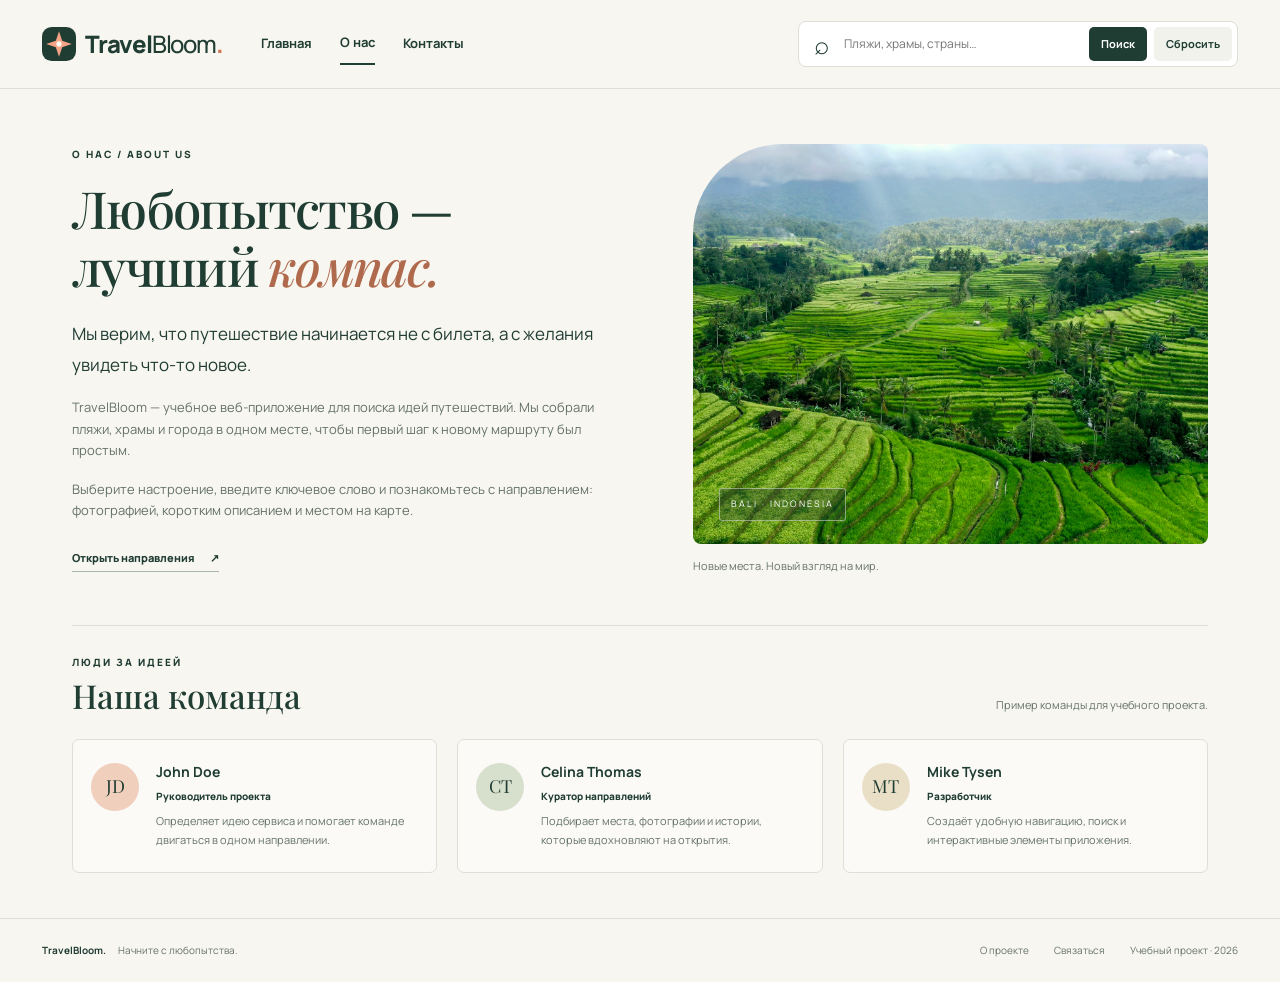
==== about.html @ a6bd81f4 "Complete TravelBloom travel recommendation website Add three responsive pages, bilingual keyword sea" ====
<!doctype html>
<html lang="ru">
<head><meta charset="UTF-8"><meta name="viewport" content="width=device-width, initial-scale=1"><meta name="description" content="О TravelBloom: наша идея и команда учебного проекта."><title>О нас — TravelBloom</title><link rel="icon" href="favicon.svg" type="image/svg+xml"><link rel="stylesheet" href="styles.css"><script src="app.js" defer></script></head>
<body data-page="about">
  <a class="skip-link" href="#main">Перейти к содержимому</a><header id="site-header"></header>
  <main id="main" class="about-page">
    <section class="about-intro">
      <div class="about-copy"><p class="eyebrow">О НАС / ABOUT US</p><h1>Любопытство —<br>лучший <em>компас.</em></h1><p class="lead">Мы верим, что путешествие начинается не с билета, а с желания увидеть что-то новое.</p><p>TravelBloom — учебное веб-приложение для поиска идей путешествий. Мы собрали пляжи, храмы и города в одном месте, чтобы первый шаг к новому маршруту был простым.</p><p>Выберите настроение, введите ключевое слово и познакомьтесь с направлением: фотографией, коротким описанием и местом на карте.</p><a class="text-link" href="index.html#discover">Открыть направления <span aria-hidden="true">↗</span></a></div>
      <figure class="about-photo"><img src="bali.jpg" alt="Рисовые террасы Бали среди тропического леса"><figcaption>Новые места. Новый взгляд на мир.</figcaption><span class="photo-label">BALI · INDONESIA</span></figure>
    </section>
    <section class="team-section" aria-labelledby="team-title"><div class="section-heading"><div><p class="eyebrow">ЛЮДИ ЗА ИДЕЕЙ</p><h2 id="team-title">Наша команда</h2></div><p>Пример команды для учебного проекта.</p></div><div class="team-grid">
      <article class="team-card"><span class="avatar peach" aria-hidden="true">JD</span><div><h3>John Doe</h3><p class="team-role">Руководитель проекта</p><p>Определяет идею сервиса и помогает команде двигаться в одном направлении.</p></div></article>
      <article class="team-card"><span class="avatar sage" aria-hidden="true">CT</span><div><h3>Celina Thomas</h3><p class="team-role">Куратор направлений</p><p>Подбирает места, фотографии и истории, которые вдохновляют на открытия.</p></div></article>
      <article class="team-card"><span class="avatar sand" aria-hidden="true">MT</span><div><h3>Mike Tysen</h3><p class="team-role">Разработчик</p><p>Создаёт удобную навигацию, поиск и интерактивные элементы приложения.</p></div></article>
    </div></section>
  </main><footer id="site-footer"></footer>
</body></html>
---- styles.css ----
@import url('https://fonts.googleapis.com/css2?family=Manrope:wght@400;500;600;700;800&family=Playfair+Display:ital,wght@0,500;0,600;0,700;1,500;1,600&display=swap');
:root{--paper:#f8f6f0;--ink:#203d34;--muted:#64726b;--line:#dedfd6;--coral:#f2a083;--serif:'Playfair Display',Georgia,serif;--sans:'Manrope',Arial,sans-serif}
*{box-sizing:border-box}html{scroll-behavior:smooth}body{margin:0;background:var(--paper);color:var(--ink);font-family:var(--sans);font-size:14px;line-height:1.65}button,input,textarea{font:inherit}button,a,input,textarea{-webkit-tap-highlight-color:transparent}button,a{touch-action:manipulation}button{cursor:pointer}a{color:inherit;text-decoration:none}button{color:inherit}img{display:block;max-width:100%}h1,h2,h3,p{margin:0}h1,h2{font-family:var(--serif);font-weight:500;line-height:1.12}h3{line-height:1.25}em{font-weight:500}button:focus-visible,a:focus-visible{outline:3px solid var(--coral);outline-offset:5px}input:focus-visible,textarea:focus-visible{outline:2px solid #527263;outline-offset:2px}[hidden]{display:none!important}.sr-only{position:absolute;width:1px;height:1px;overflow:hidden;clip:rect(0,0,0,0);white-space:nowrap}.skip-link{position:fixed;top:-80px;left:16px;z-index:100;background:white;padding:12px}.skip-link:focus{top:10px}
#site-header{background:var(--paper);border-bottom:1px solid var(--line)}.nav-shell{max-width:1600px;min-height:88px;margin:auto;padding:18px 42px;display:flex;align-items:center;gap:38px}.brand{display:flex;align-items:center;gap:9px;font-size:24px;font-weight:800;letter-spacing:-1.2px;white-space:nowrap}.brand-light{font-weight:500}.brand-dot{color:#d07855}#main-nav{display:flex;gap:28px;align-items:center;white-space:nowrap}#main-nav a{position:relative;font-size:13px;font-weight:700;padding:9px 0}#main-nav a[aria-current]{border-bottom:2px solid var(--ink)}#main-nav a:hover{color:#b56241}.search-form{margin-left:auto;display:flex;align-items:center;background:white;border:1px solid var(--line);border-radius:8px;padding:5px;gap:7px;width:min(440px,42%)}.search-icon{font-size:26px;line-height:1;padding:0 4px 0 10px}.search-form input{min-width:70px;flex:1;width:100%;height:34px;background:transparent;border:0;outline-offset:0;padding:0 3px;font-size:12px}.search-submit,.search-clear{border:0;border-radius:5px;padding:8px 12px;white-space:nowrap;font-size:11px;font-weight:700}.search-submit{background:var(--ink);color:white}.search-clear{background:#f0f2eb}.search-submit:hover{background:#345a49}.search-clear:hover{background:#e1e8dc}.menu-toggle{display:none}.eyebrow{font-size:10px;font-weight:800;letter-spacing:2px;line-height:1.5}.eyebrow.light{color:#fff9ed}.small-line{display:inline-block;width:32px;height:1px;background:var(--coral);vertical-align:middle;margin-right:12px}
.hero{position:relative;min-height:690px;background:#284938;isolation:isolate;overflow:hidden}.hero-image,.hero-shade{position:absolute;inset:0;width:100%;height:100%;object-fit:cover;z-index:-2}.hero-image{object-position:center 57%}.hero-shade{background:linear-gradient(90deg,rgba(9,32,23,.86) 0%,rgba(9,32,23,.57) 38%,rgba(9,32,23,.12) 74%),linear-gradient(0deg,rgba(9,32,23,.48),transparent 60%);z-index:-1}.hero-content{padding:72px 0 58px;margin-left:max(72px,calc((100vw - 1456px)/2));width:520px;color:#fff9ed}.hero h1{font-size:clamp(65px,6.2vw,94px);letter-spacing:-3px;margin:24px 0 25px}.hero h1 em{color:#f6b393}.hero-description{max-width:380px;color:#eee9df;font-size:14px;line-height:1.85}.button{display:inline-flex;align-items:center;justify-content:center;gap:27px;border:0;border-radius:5px;padding:15px 21px;font-size:12px;font-weight:800;transition:background .15s,transform .15s}.button span{font-size:20px;line-height:1}.button:hover{transform:translateY(-2px)}.coral{background:var(--coral);color:#233b30}.coral:hover{background:#ffb496}.dark{background:var(--ink);color:white}.dark:hover{background:#355a49}.hero .button{margin-top:30px}.hero-note{display:flex;gap:16px;align-items:center;margin-top:42px;font-size:10px;letter-spacing:.5px;color:#f0eee3}.compass{font-size:38px;color:#f2c1a3;line-height:1}.featured-place{position:absolute;right:60px;bottom:58px;display:flex;gap:18px;align-items:center;color:white;background:#ffffff15;backdrop-filter:blur(12px);border:1px solid #ffffff40;border-radius:8px;padding:19px 23px;min-width:300px}.featured-place p{font-family:var(--serif);font-size:23px;margin-top:5px}.featured-place>span:last-child{margin-left:auto;font-size:26px}.location-dot{width:10px;height:10px;border:2px solid white;border-radius:50%}.discover{display:grid;grid-template-columns:1.05fr repeat(3,1fr);gap:0;max-width:1456px;margin:auto;padding:36px 42px;align-items:center}.discover-intro h2{font-size:29px;margin-top:8px}.discover .eyebrow{font-size:8px;letter-spacing:1.5px}.category{border:0;border-left:1px solid var(--line);background:transparent;display:flex;text-align:left;padding:15px 22px;align-items:center;gap:16px;transition:background .15s}.category:hover{background:#eeeede}.category-icon{font-size:28px;color:#ad7756;width:32px;text-align:center}.category strong{display:block;font-size:13px;margin-bottom:3px}.category small{font-size:10px;color:var(--muted);white-space:nowrap}.category-arrow{margin-left:auto;font-size:23px}
.results{position:absolute;top:25px;right:42px;bottom:25px;width:430px;background:var(--paper);border-radius:10px;padding:22px;overflow:auto;scrollbar-width:thin;box-shadow:0 10px 60px #102f3338}.results-header{display:flex;justify-content:space-between;align-items:flex-start}.results-header .eyebrow{font-size:8px;letter-spacing:1.4px}.results h2{font-size:30px;margin:5px 0 0}.icon-button{border:0;background:#e9ede3;width:32px;height:32px;display:flex;align-items:center;justify-content:center;font-size:25px;border-radius:50%;line-height:1}.result-status{font-size:11px;color:var(--muted);margin:11px 0 14px}.result-card{background:white;border:1px solid var(--line);border-radius:7px;overflow:hidden;margin-bottom:14px}.result-card:last-child{margin-bottom:0}.result-card>img{width:100%;height:142px;object-fit:cover}.card-content{padding:13px 17px 15px}.card-location{text-transform:uppercase;font-size:8px;letter-spacing:1.2px;color:#776c59}.card-content h3{font-family:var(--serif);font-size:23px;font-weight:500;margin-top:4px}.card-content>p:not(.card-location){font-size:10px;line-height:1.6;color:var(--muted);margin:7px 0}.text-link{display:inline-flex;align-items:center;gap:15px;font-size:11px;font-weight:800;background:transparent;border:0;border-bottom:1px solid #a9b6aa;padding:4px 0}.text-link:hover{color:#a66343}.result-card .text-link{font-size:10px}.result-card .card-content>p:not(.card-location){display:-webkit-box;-webkit-box-orient:vertical;-webkit-line-clamp:2;overflow:hidden}
#site-footer{border-top:1px solid var(--line);max-width:1600px;margin:auto;padding:23px 42px;display:flex;justify-content:space-between;gap:20px;color:var(--muted);font-size:10px}#site-footer strong{color:var(--ink);margin-right:10px}#site-footer>div{display:flex;gap:25px}#site-footer a:hover{text-decoration:underline}.about-page{max-width:1456px;margin:auto;padding:55px 72px 45px}.about-intro{display:grid;grid-template-columns:1.06fr 1fr;gap:75px;align-items:center}.about-copy h1{font-size:clamp(42px,4vw,62px);letter-spacing:-1.7px;margin:18px 0 24px}.about-copy em,.contact-copy em{color:#af6a4d}.lead{font-size:17px;line-height:1.8}.about-copy>p:not(.eyebrow){margin-bottom:17px;max-width:580px}.about-copy>p:not(.eyebrow):not(.lead){color:var(--muted);font-size:13px}.about-copy>.text-link{margin-top:6px}.about-photo{margin:0;position:relative}.about-photo img{width:100%;height:400px;object-fit:cover;border-radius:90px 8px 8px 8px}.about-photo figcaption{font-size:11px;color:var(--muted);margin-top:13px}.photo-label{position:absolute;bottom:54px;left:26px;letter-spacing:2px;font-size:9px;color:white;border:1px solid #ffffff70;border-radius:3px;padding:8px 11px;background:#203d3455}.team-section{margin-top:50px;border-top:1px solid var(--line);padding-top:29px}.section-heading{display:flex;justify-content:space-between;align-items:end;margin-bottom:25px;gap:20px}.section-heading h2{font-size:33px;margin-top:7px}.section-heading>p{font-size:11px;color:var(--muted)}.team-grid{display:grid;grid-template-columns:repeat(3,1fr);gap:20px}.team-card{display:flex;align-items:flex-start;gap:17px;border:1px solid var(--line);border-radius:7px;padding:23px 18px;background:#ffffff6b}.avatar{width:48px;height:48px;flex-shrink:0;border-radius:50%;display:grid;place-items:center;font-family:var(--serif);font-size:18px}.peach{background:#f0cfbc}.sage{background:#d7dfcd}.sand{background:#e9dfc7}.team-card h3{font-size:14px;margin-bottom:7px}.team-role{font-size:10px;font-weight:800;margin-bottom:8px}.team-card p:last-child{font-size:11px;color:var(--muted);line-height:1.7}
.contact-page{max-width:1400px;margin:auto;padding:63px 72px 55px;display:grid;grid-template-columns:1.1fr 1fr;gap:85px;align-items:start}.contact-copy h1{font-size:clamp(40px,3.5vw,56px);letter-spacing:-1.3px;margin:19px 0 27px}.contact-copy .lead{font-size:16px}.contact-visual{margin-top:37px;position:relative;border-radius:6px;overflow:hidden}.contact-visual img{height:230px;width:100%;object-fit:cover}.contact-visual>span{position:absolute;left:0;right:0;bottom:0;padding:22px;color:white;font-family:var(--serif);font-size:24px;background:linear-gradient(transparent,#102f33aa)}.contact-visual>span span{float:right}.contact-panel{background:white;border:1px solid var(--line);border-radius:10px;padding:32px 35px}.contact-panel h2{font-size:36px;margin:9px 0 10px}.form-intro{color:var(--muted);font-size:12px;margin-bottom:26px}#contact-form label{display:block;font-size:11px;font-weight:800;margin-bottom:8px}#contact-form label span{color:#b47053}#contact-form input,#contact-form textarea{width:100%;border:1px solid var(--line);border-radius:5px;background:#fcfcf9;padding:12px 14px;margin-bottom:20px;resize:vertical;font-size:12px;color:var(--ink)}#contact-form input::placeholder,#contact-form textarea::placeholder{color:#819086}#contact-form .button{width:100%;justify-content:space-between}.form-note{font-size:9px;line-height:1.7;color:var(--muted);margin:14px 0}#form-status{font-size:11px;color:#355a49}#message-preview{margin-top:23px;border-top:1px solid var(--line);padding-top:20px}#message-preview h3{font-size:15px;margin-bottom:10px}#preview-sender{font-size:11px;color:var(--muted)}#preview-body{white-space:pre-wrap;overflow-wrap:anywhere;font-size:12px;margin:12px 0}
dialog{border:0;border-radius:12px;padding:0;max-width:540px;width:calc(100% - 32px);color:var(--ink);background:var(--paper);overflow:auto;max-height:90vh;box-shadow:0 20px 100px #0005}dialog::backdrop{background:#102d26bb;backdrop-filter:blur(4px)}.dialog-close{position:absolute;right:14px;top:14px;background:var(--paper)}dialog>img{width:100%;height:245px;object-fit:cover}.dialog-body{padding:26px 30px 30px}.dialog-body h2{font-size:38px;margin:9px 0 16px}.dialog-body>p:not(.eyebrow){font-size:13px;color:var(--muted);margin:14px 0}.travel-tip{padding:13px;background:#e9ede3;border-left:2px solid #8b9e81}.dialog-body .button{margin-top:10px}
@media(min-width:1500px){.hero-content{width:610px}.results{width:480px;right:max(60px,calc((100vw - 1456px)/2))}.result-card>img{height:150px}.hero{min-height:730px}.card-content>p:not(.card-location){font-size:11px}}
@media(max-width:1150px){.nav-shell{padding:18px 25px;gap:24px}.brand{font-size:21px}#main-nav{gap:20px}.search-form{width:40%}.search-clear{padding:8px}.hero-content{margin-left:45px;width:450px}.hero h1{font-size:74px}.hero-description{max-width:330px}.results{right:25px;width:380px}.discover{padding:25px;grid-template-columns:1fr 1fr}.discover-intro{padding:15px}.category{border-left:0}.category:nth-last-child(-n+2){border-top:1px solid var(--line)}.about-page{padding:45px}.about-intro{gap:40px}.contact-page{padding:45px;gap:45px}.contact-panel{padding:28px}.team-card{flex-direction:column}.about-photo img{height:370px}}
@media(max-width:800px){.nav-shell{flex-wrap:wrap;gap:15px;padding:15px 22px}.brand{font-size:23px}.menu-toggle{display:block;margin-left:auto;border:1px solid var(--line);background:transparent;border-radius:5px;padding:2px 12px;font-size:24px}#main-nav{display:none;width:100%;order:3;justify-content:space-around;border-top:1px solid var(--line);padding-top:8px}#main-nav.open{display:flex}.search-form{width:100%;margin:0;order:4}.search-form input{font-size:13px}.search-clear,.search-submit{font-size:12px}.hero{min-height:680px;overflow:visible;padding-bottom:1px}.hero-content{padding:48px 26px 30px;margin:0;width:auto}.hero h1{font-size:70px;margin:22px 0}.hero-description{max-width:380px;font-size:13px}.hero-note{margin-top:29px}.featured-place{position:relative;bottom:auto;right:auto;margin:10px 26px 28px;min-width:0;max-width:370px;padding:14px 18px}.featured-place p{font-size:20px}.hero-shade{background:linear-gradient(90deg,#0a2319d9,#0a231935),linear-gradient(0deg,#0a23197a,transparent)}.results{position:relative;top:auto;bottom:auto;right:auto;width:auto;max-width:550px;margin:8px 20px 25px;max-height:none;padding:20px;scroll-margin-top:12px}.result-card>img{height:190px}.result-card .card-content>p:not(.card-location){font-size:12px;-webkit-line-clamp:3}.card-content{padding:17px}.result-status{font-size:12px}.result-card .text-link{font-size:12px}.card-location{font-size:10px}.discover{grid-template-columns:1fr;padding:25px 22px}.discover-intro{padding:5px 10px 20px}.category{padding:22px 10px;border-top:1px solid var(--line)}.category strong{font-size:15px}.category small{font-size:12px}.category-icon{margin-right:10px}.category-arrow{padding-right:10px}#site-footer{padding:25px 22px;flex-direction:column;gap:14px}#site-footer>div{flex-wrap:wrap;gap:18px}.about-page{padding:36px 25px}.about-intro{grid-template-columns:1fr;gap:30px}.about-copy h1{font-size:44px}.about-copy .lead{font-size:16px}.about-photo img{height:310px;border-radius:60px 7px 7px 7px}.team-section{margin-top:35px}.section-heading{flex-direction:column;align-items:start;gap:10px}.team-grid{grid-template-columns:1fr;gap:12px}.team-card{flex-direction:row;padding:20px}.team-card h3{font-size:15px}.team-card p:last-child{font-size:12px}.contact-page{grid-template-columns:1fr;padding:36px 25px;gap:30px}.contact-copy h1{font-size:42px}.contact-visual{margin-top:25px}.contact-visual img{height:190px}.contact-panel{padding:25px}.contact-panel h2{font-size:32px}#contact-form input,#contact-form textarea{font-size:16px}dialog>img{height:200px}.dialog-body{padding:24px}}
@media(prefers-reduced-motion:reduce){html{scroll-behavior:auto}*{transition:none!important}}
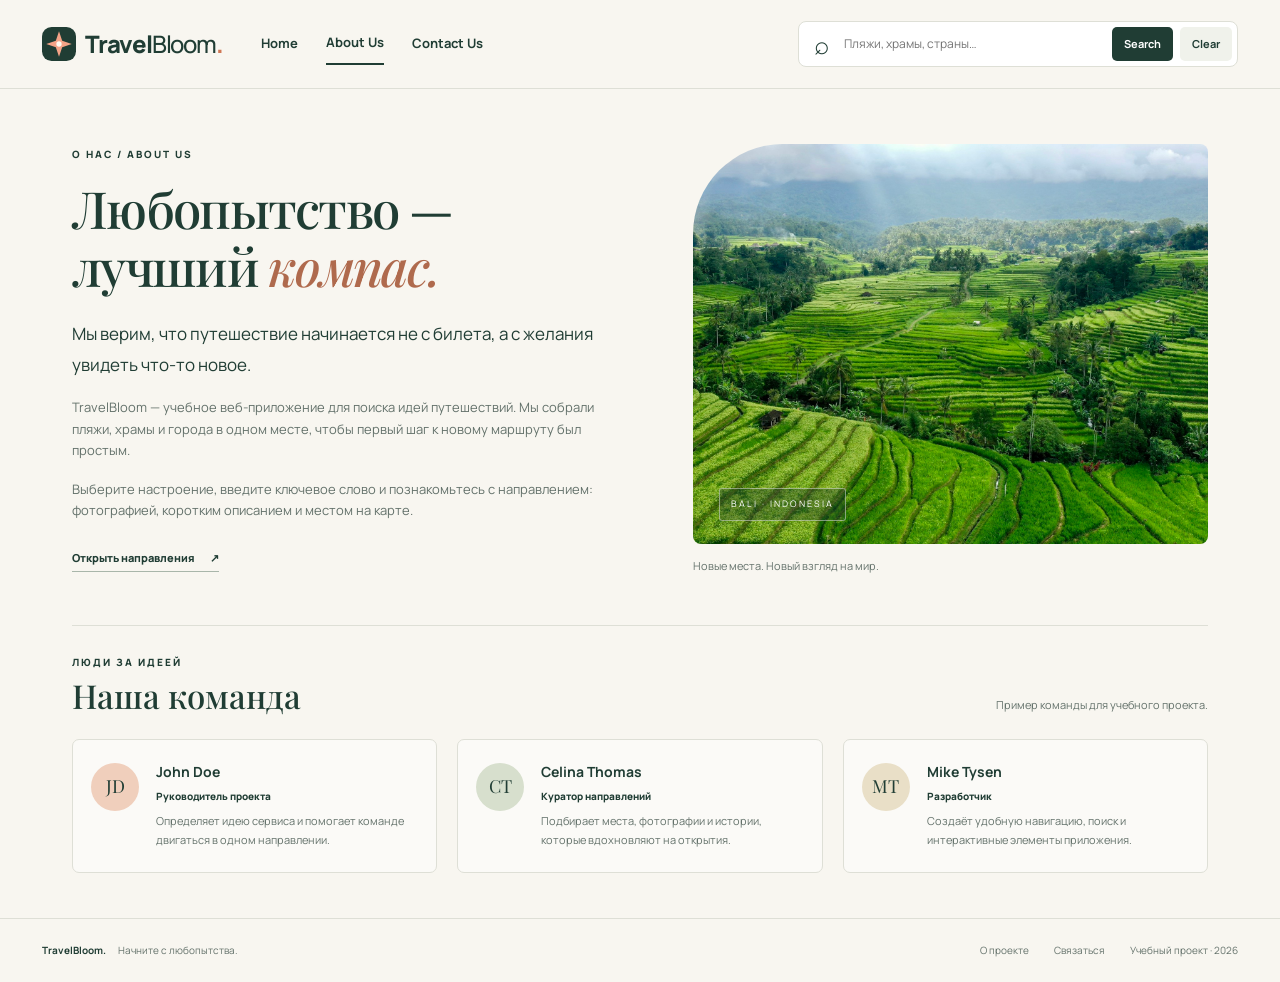
==== commit 6faad518: "Use exact required English navigation labels" ====
--- a/about.html
+++ b/about.html
@@ -2,7 +2,29 @@
 <html lang="ru">
 <head><meta charset="UTF-8"><meta name="viewport" content="width=device-width, initial-scale=1"><meta name="description" content="О TravelBloom: наша идея и команда учебного проекта."><title>О нас — TravelBloom</title><link rel="icon" href="favicon.svg" type="image/svg+xml"><link rel="stylesheet" href="styles.css"><script src="app.js" defer></script></head>
 <body data-page="about">
-  <a class="skip-link" href="#main">Перейти к содержимому</a><header id="site-header"></header>
+  <a class="skip-link" href="#main">Перейти к содержимому</a><header id="site-header">
+  <div class="nav-shell">
+    <a class="brand" href="index.html" aria-label="TravelBloom — главная">
+      <img src="favicon.svg" width="34" height="34" alt="">
+      <span>Travel<span class="brand-light">Bloom</span><span class="brand-dot">.</span></span>
+    </a>
+    <button class="menu-toggle" type="button" aria-expanded="false"
+      aria-controls="main-nav" aria-label="Открыть меню">☰</button>
+    <nav id="main-nav" aria-label="Основная навигация">
+      <a href="index.html">Home</a>
+      <a href="about.html">About Us</a>
+      <a href="contact.html">Contact Us</a>
+    </nav>
+    <form class="search-form" id="search-form" role="search">
+      <label class="sr-only" for="search-input">Поиск направлений</label>
+      <span class="search-icon" aria-hidden="true">⌕</span>
+      <input id="search-input" name="q" type="search"
+        placeholder="Пляжи, храмы, страны…" maxlength="100" autocomplete="off">
+      <button class="search-submit" type="submit">Search</button>
+      <button class="search-clear" type="button" id="clear-button">Clear</button>
+    </form>
+  </div>
+</header>
   <main id="main" class="about-page">
     <section class="about-intro">
       <div class="about-copy"><p class="eyebrow">О НАС / ABOUT US</p><h1>Любопытство —<br>лучший <em>компас.</em></h1><p class="lead">Мы верим, что путешествие начинается не с билета, а с желания увидеть что-то новое.</p><p>TravelBloom — учебное веб-приложение для поиска идей путешествий. Мы собрали пляжи, храмы и города в одном месте, чтобы первый шаг к новому маршруту был простым.</p><p>Выберите настроение, введите ключевое слово и познакомьтесь с направлением: фотографией, коротким описанием и местом на карте.</p><a class="text-link" href="index.html#discover">Открыть направления <span aria-hidden="true">↗</span></a></div>
